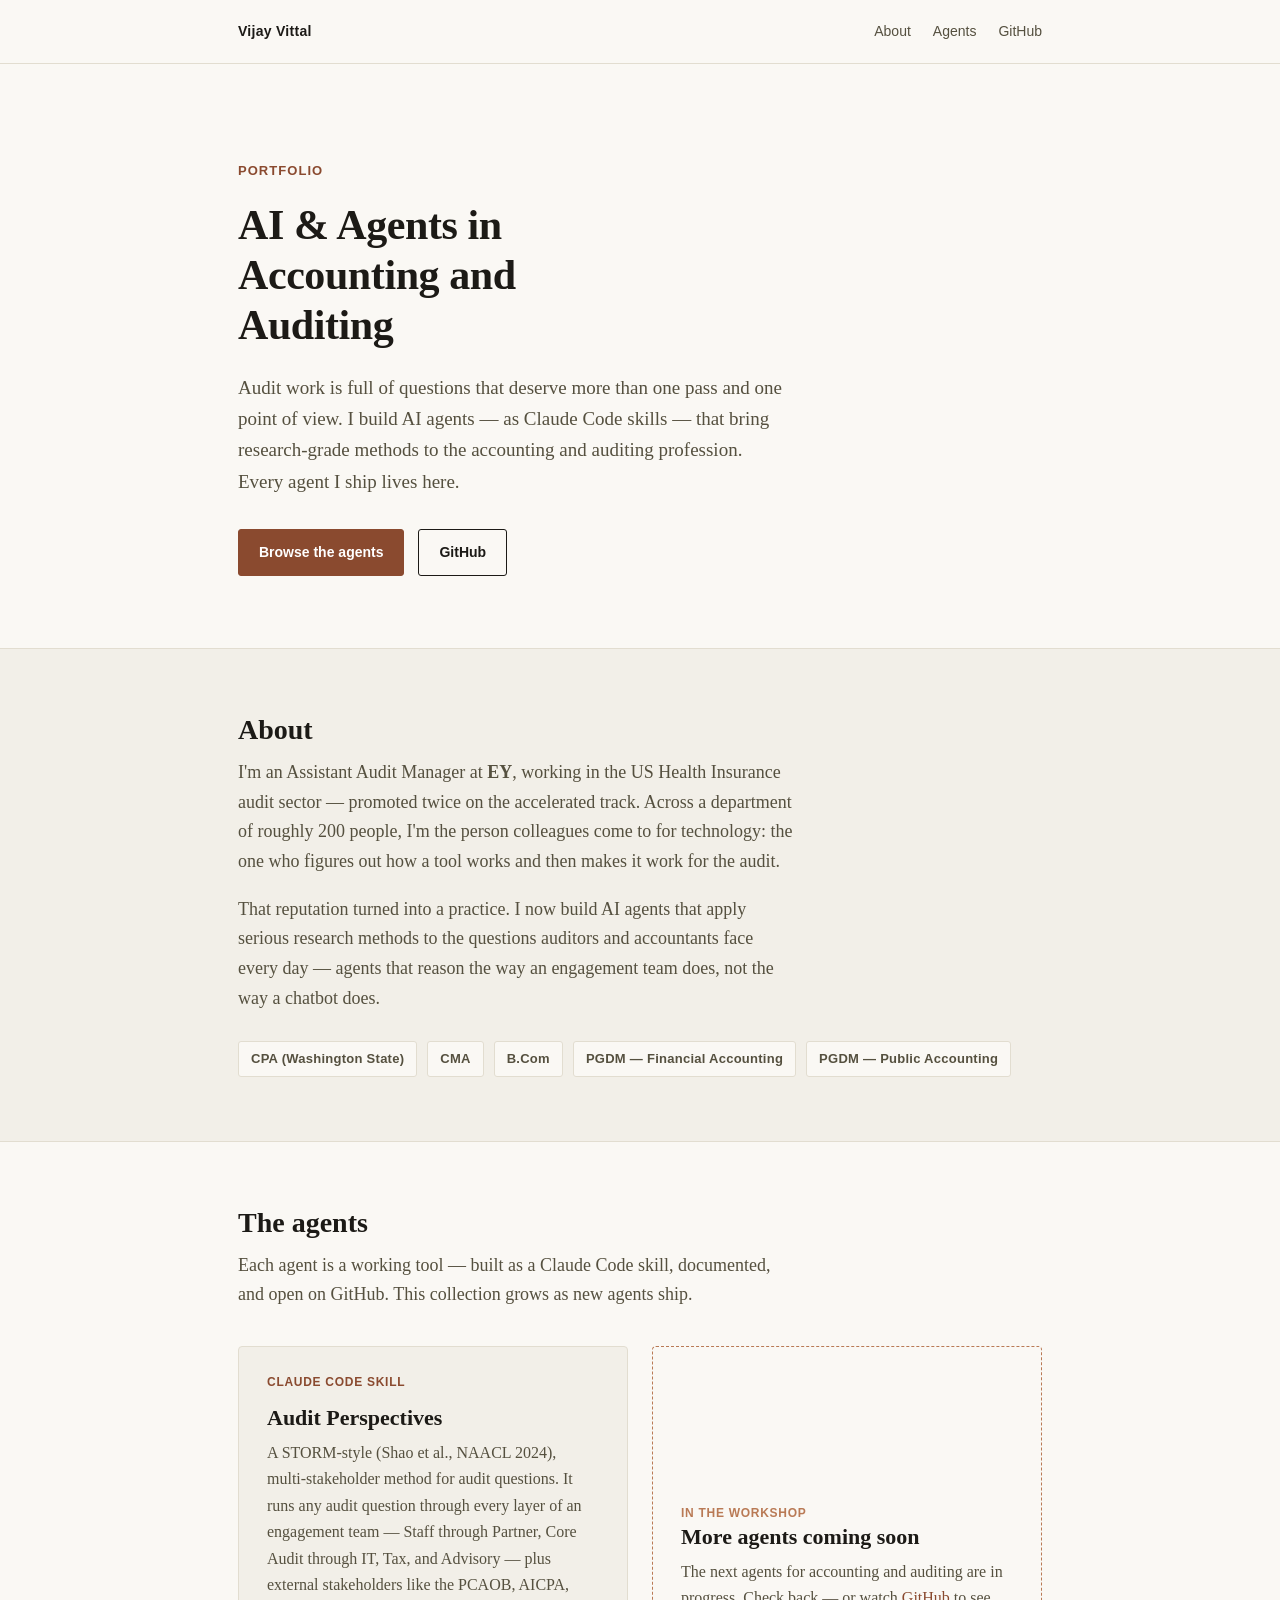
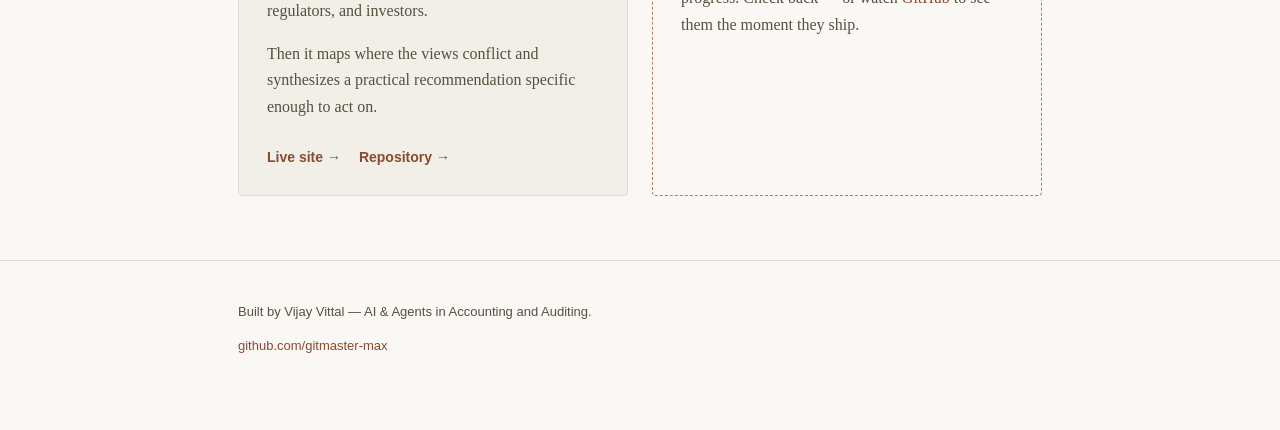
==== index.html @ 8b416291 "Portfolio site: AI & Agents in Accounting and Auditing Co-Authored-By: Claude Sonnet 5 <noreply@anth" ====
<!doctype html>
<html lang="en">
<head>
<meta charset="UTF-8">
<meta name="viewport" content="width=device-width, initial-scale=1.0">
<title>Vijay — AI &amp; Agents in Accounting and Auditing</title>
<meta name="description" content="Vijay Vittal builds AI agents for accounting and auditing. Assistant Audit Manager at EY, CPA (WA), CMA — this is the portfolio of agents he's building for the audit profession.">
<link rel="stylesheet" href="styles.css">
</head>
<body>

<header class="site-header">
  <div class="wrap">
    <span class="kicker">Vijay Vittal</span>
    <nav>
      <a href="#about">About</a>
      <a href="#agents">Agents</a>
      <a href="https://github.com/gitmaster-max" target="_blank" rel="noopener">GitHub</a>
    </nav>
  </div>
</header>

<main>

  <section class="hero">
    <div class="wrap">
      <p class="eyebrow">Portfolio</p>
      <h1>AI &amp; Agents in Accounting and Auditing</h1>
      <p class="lede">
        Audit work is full of questions that deserve more than one pass and one point of view.
        I build AI agents — as Claude Code skills — that bring research-grade methods to the
        accounting and auditing profession. Every agent I ship lives here.
      </p>
      <div class="hero-actions">
        <a class="btn btn-primary" href="#agents">Browse the agents</a>
        <a class="btn" href="https://github.com/gitmaster-max" target="_blank" rel="noopener">GitHub</a>
      </div>
    </div>
  </section>

  <section class="section alt" id="about">
    <div class="wrap">
      <h2>About</h2>
      <p>
        I'm an Assistant Audit Manager at <strong>EY</strong>, working in the US Health Insurance
        audit sector — promoted twice on the accelerated track. Across a department of roughly
        200 people, I'm the person colleagues come to for technology: the one who figures out
        how a tool works and then makes it work for the audit.
      </p>
      <p>
        That reputation turned into a practice. I now build AI agents that apply serious research
        methods to the questions auditors and accountants face every day — agents that reason
        the way an engagement team does, not the way a chatbot does.
      </p>
      <ul class="credentials">
        <li>CPA (Washington State)</li>
        <li>CMA</li>
        <li>B.Com</li>
        <li>PGDM — Financial Accounting</li>
        <li>PGDM — Public Accounting</li>
      </ul>
    </div>
  </section>

  <section class="section" id="agents">
    <div class="wrap">
      <h2>The agents</h2>
      <p>
        Each agent is a working tool — built as a Claude Code skill, documented, and open on
        GitHub. This collection grows as new agents ship.
      </p>

      <div class="agent-grid">

        <article class="agent-card">
          <p class="agent-type">Claude Code Skill</p>
          <h3>Audit Perspectives</h3>
          <p>
            A STORM-style (Shao et al., NAACL 2024), multi-stakeholder method for audit
            questions. It runs any audit question through every layer of an engagement team —
            Staff through Partner, Core Audit through IT, Tax, and Advisory — plus external
            stakeholders like the PCAOB, AICPA, regulators, and investors.
          </p>
          <p>
            Then it maps where the views conflict and synthesizes a practical recommendation
            specific enough to act on.
          </p>
          <div class="agent-links">
            <a href="https://gitmaster-max.github.io/audit-perspectives/" target="_blank" rel="noopener">Live site</a>
            <a href="https://github.com/gitmaster-max/audit-perspectives" target="_blank" rel="noopener">Repository</a>
          </div>
        </article>

        <article class="agent-card coming-soon">
          <p class="agent-type">In the workshop</p>
          <h3>More agents coming soon</h3>
          <p>
            The next agents for accounting and auditing are in progress. Check back — or watch
            <a href="https://github.com/gitmaster-max" target="_blank" rel="noopener">GitHub</a>
            to see them the moment they ship.
          </p>
        </article>

      </div>
    </div>
  </section>

</main>

<footer class="site-footer">
  <div class="wrap">
    <p>Built by Vijay Vittal — AI &amp; Agents in Accounting and Auditing.</p>
    <p><a href="https://github.com/gitmaster-max" target="_blank" rel="noopener">github.com/gitmaster-max</a></p>
  </div>
</footer>

</body>
</html>
---- styles.css ----
:root {
  --bg: #faf8f4;
  --bg-alt: #f2efe8;
  --ink: #1c1a16;
  --ink-soft: #55503f;
  --rule: #e2ddd0;
  --accent: #8a4a2f;
  --accent-soft: #b97a55;
  --serif: "Iowan Old Style", "Palatino Linotype", Palatino, Georgia, "Times New Roman", serif;
  --sans: -apple-system, BlinkMacSystemFont, "Segoe UI", Helvetica, Arial, sans-serif;
  --mono: "SFMono-Regular", Consolas, "Liberation Mono", Menlo, monospace;
  --max: 860px;
}

* { box-sizing: border-box; }

html { scroll-behavior: smooth; }

body {
  margin: 0;
  background: var(--bg);
  color: var(--ink);
  font-family: var(--serif);
  font-size: 18px;
  line-height: 1.65;
  -webkit-font-smoothing: antialiased;
}

.wrap {
  max-width: var(--max);
  margin: 0 auto;
  padding: 0 28px;
}

h1, h2, h3, h4 {
  font-family: var(--serif);
  font-weight: 600;
  line-height: 1.2;
  color: var(--ink);
  margin: 0 0 0.5em;
}

a { color: var(--accent); text-decoration: none; }
a:hover { text-decoration: underline; }

p { margin: 0 0 1em; color: var(--ink-soft); }

/* header */

.site-header {
  border-bottom: 1px solid var(--rule);
  padding: 20px 0;
  position: sticky;
  top: 0;
  background: rgba(250, 248, 244, 0.9);
  backdrop-filter: blur(6px);
  z-index: 10;
}

.site-header .wrap {
  display: flex;
  align-items: center;
  justify-content: space-between;
  flex-wrap: wrap;
  gap: 12px;
}

.kicker {
  font-family: var(--sans);
  font-size: 14px;
  font-weight: 600;
  letter-spacing: 0.02em;
  color: var(--ink);
}

.site-header nav {
  display: flex;
  gap: 22px;
  font-family: var(--sans);
  font-size: 14px;
}

.site-header nav a {
  color: var(--ink-soft);
}

.site-header nav a:hover { color: var(--accent); }

/* hero */

.hero {
  padding: 96px 0 72px;
}

.hero .eyebrow {
  font-family: var(--sans);
  font-size: 13px;
  font-weight: 700;
  text-transform: uppercase;
  letter-spacing: 0.08em;
  color: var(--accent);
  margin-bottom: 18px;
}

.hero h1 {
  font-size: 42px;
  letter-spacing: -0.01em;
  max-width: 18ch;
}

.lede {
  font-size: 19px;
  max-width: 58ch;
  margin-top: 20px;
}

.hero-actions {
  display: flex;
  gap: 14px;
  margin-top: 32px;
  font-family: var(--sans);
}

.btn {
  display: inline-block;
  padding: 11px 20px;
  border: 1px solid var(--ink);
  border-radius: 3px;
  font-size: 14px;
  font-weight: 600;
  color: var(--ink);
}

.btn:hover { text-decoration: none; background: var(--ink); color: var(--bg); }

.btn-primary {
  background: var(--accent);
  border-color: var(--accent);
  color: #fff;
}

.btn-primary:hover { background: var(--accent-soft); border-color: var(--accent-soft); }

/* sections */

.section { padding: 64px 0; }
.section.alt { background: var(--bg-alt); border-top: 1px solid var(--rule); border-bottom: 1px solid var(--rule); }

.section h2 {
  font-size: 28px;
  margin-bottom: 0.4em;
}

.section > .wrap > p {
  max-width: 62ch;
}

/* about */

.credentials {
  list-style: none;
  margin: 28px 0 0;
  padding: 0;
  display: flex;
  flex-wrap: wrap;
  gap: 10px;
  font-family: var(--sans);
}

.credentials li {
  font-size: 13px;
  font-weight: 600;
  color: var(--ink-soft);
  border: 1px solid var(--rule);
  border-radius: 3px;
  background: var(--bg);
  padding: 6px 12px;
  letter-spacing: 0.02em;
}

/* agent grid */

.agent-grid {
  display: grid;
  grid-template-columns: repeat(auto-fill, minmax(340px, 1fr));
  gap: 24px;
  margin-top: 36px;
}

.agent-card {
  display: flex;
  flex-direction: column;
  background: var(--bg-alt);
  border: 1px solid var(--rule);
  border-radius: 4px;
  padding: 26px 28px;
}

.agent-card .agent-type {
  font-family: var(--sans);
  font-size: 12px;
  font-weight: 700;
  text-transform: uppercase;
  letter-spacing: 0.06em;
  color: var(--accent);
  margin-bottom: 12px;
}

.agent-card h3 {
  font-size: 22px;
  margin-bottom: 0.4em;
}

.agent-card p {
  margin: 0 0 1em;
  font-size: 16px;
  color: var(--ink-soft);
}

.agent-card .agent-links {
  margin-top: auto;
  padding-top: 10px;
  display: flex;
  gap: 18px;
  font-family: var(--sans);
  font-size: 14px;
  font-weight: 600;
}

.agent-card .agent-links a::after {
  content: " \2192";
}

.agent-card.coming-soon {
  background: var(--bg);
  border-style: dashed;
  border-color: var(--accent-soft);
  align-items: flex-start;
  justify-content: center;
}

.agent-card.coming-soon .agent-type {
  color: var(--accent-soft);
}

.agent-card.coming-soon p {
  color: var(--ink-soft);
  margin-bottom: 0;
}

/* footer */

.site-footer {
  padding: 40px 0 60px;
  font-family: var(--sans);
  font-size: 13px;
  border-top: 1px solid var(--rule);
}

.site-footer p {
  color: var(--ink-soft);
  max-width: 60ch;
}

/* responsive */

@media (max-width: 640px) {
  body { font-size: 16.5px; }
  .hero { padding: 64px 0 48px; }
  .hero h1 { font-size: 32px; }
  .site-header nav { gap: 14px; font-size: 13px; }
  .agent-grid { grid-template-columns: 1fr; }
}
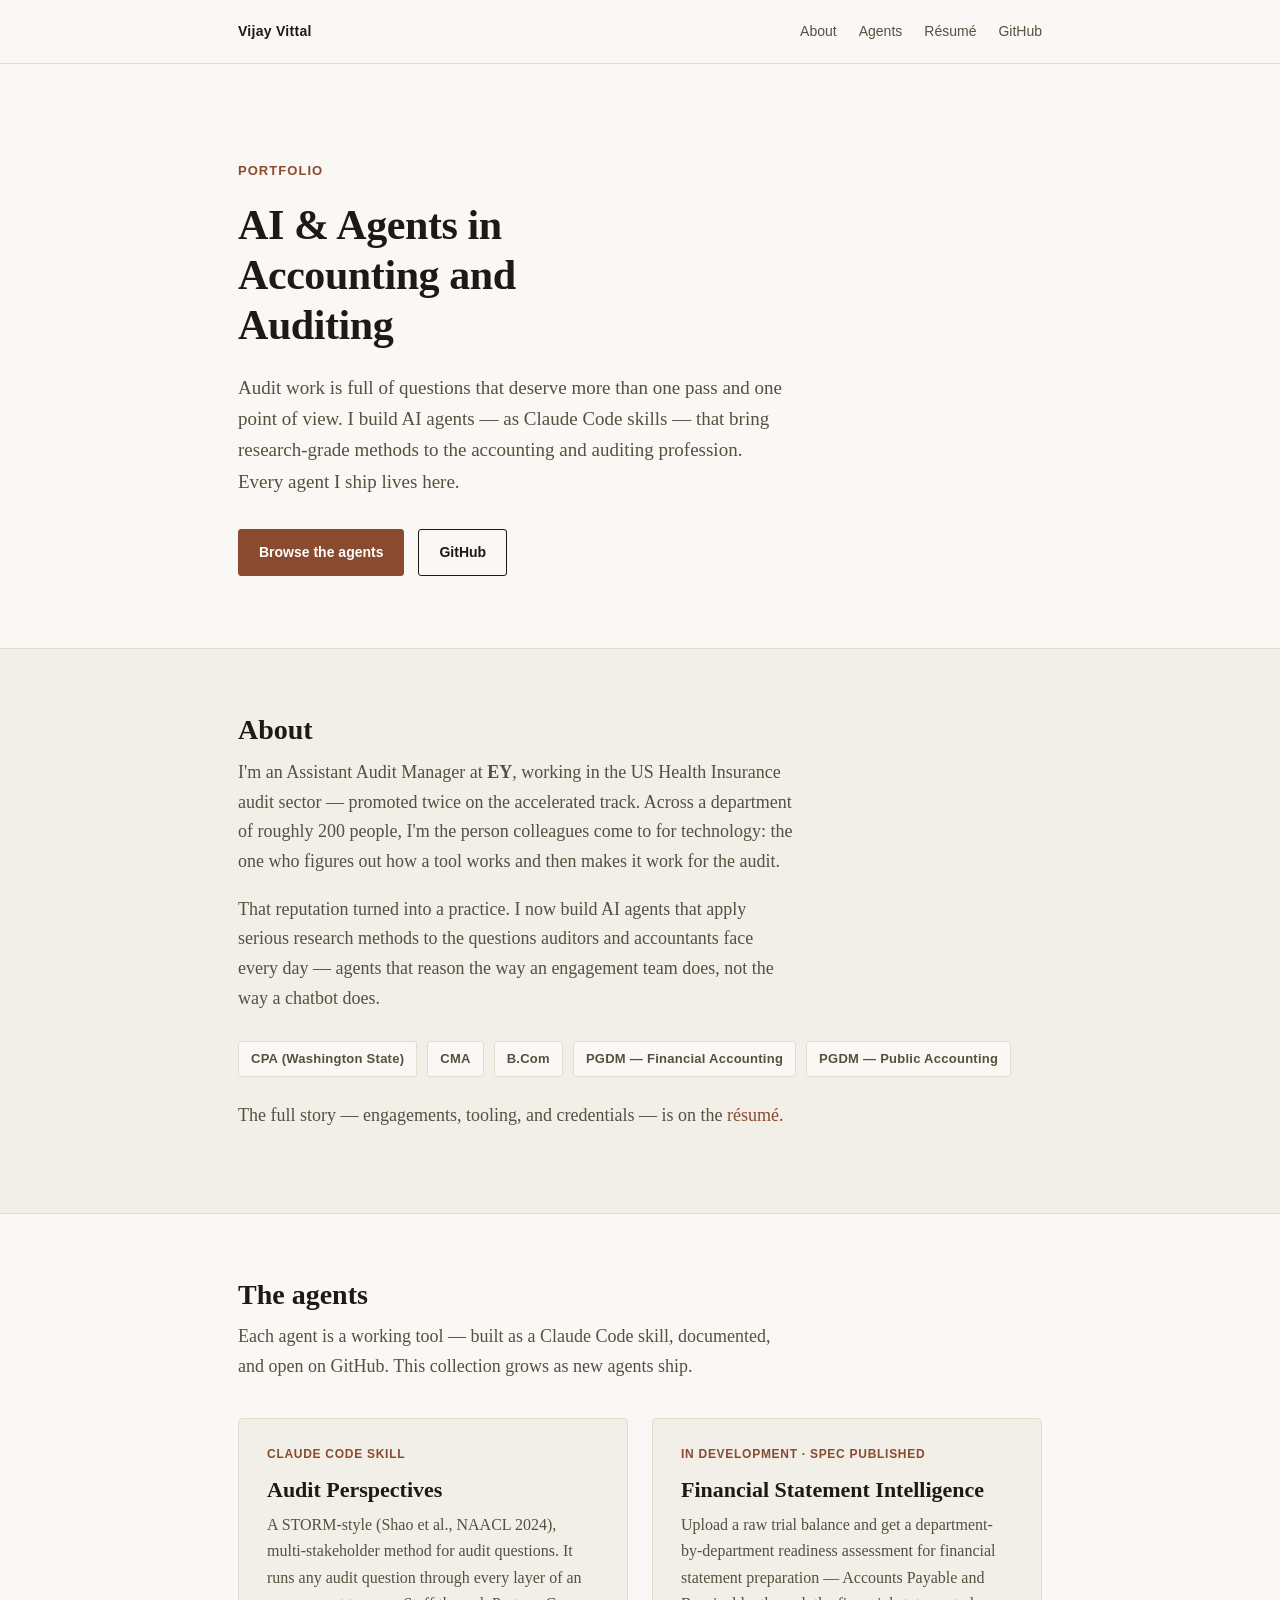
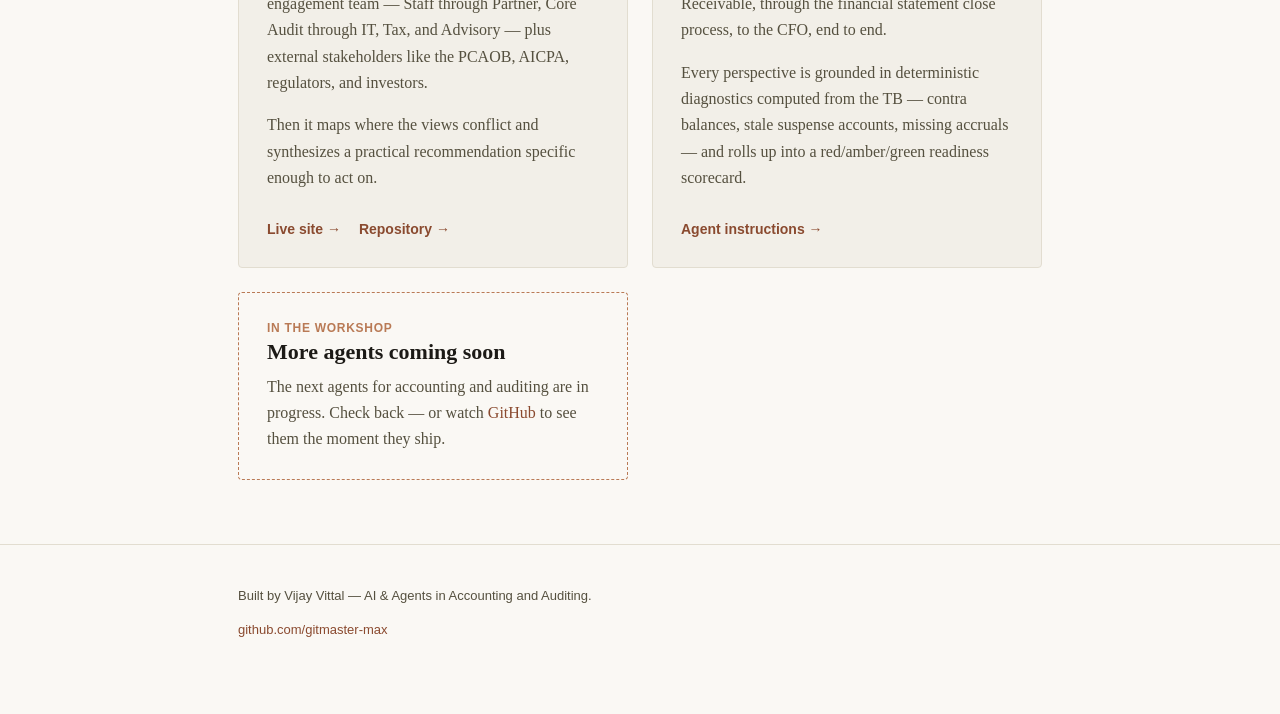
==== commit bb37ff68: "Add resume page and Financial Statement Intelligence agent spec - resume.html: full resume built fro" ====
--- a/index.html
+++ b/index.html
@@ -15,6 +15,7 @@
     <nav>
       <a href="#about">About</a>
       <a href="#agents">Agents</a>
+      <a href="resume.html">Résumé</a>
       <a href="https://github.com/gitmaster-max" target="_blank" rel="noopener">GitHub</a>
     </nav>
   </div>
@@ -59,6 +60,10 @@
         <li>PGDM — Financial Accounting</li>
         <li>PGDM — Public Accounting</li>
       </ul>
+      <p style="margin-top: 24px;">
+        The full story — engagements, tooling, and credentials — is on the
+        <a href="resume.html">résumé</a>.
+      </p>
     </div>
   </section>
 
@@ -91,6 +96,24 @@
           </div>
         </article>
 
+        <article class="agent-card">
+          <p class="agent-type">In development · Spec published</p>
+          <h3>Financial Statement Intelligence</h3>
+          <p>
+            Upload a raw trial balance and get a department-by-department readiness assessment
+            for financial statement preparation — Accounts Payable and Receivable, through the
+            financial statement close process, to the CFO, end to end.
+          </p>
+          <p>
+            Every perspective is grounded in deterministic diagnostics computed from the TB —
+            contra balances, stale suspense accounts, missing accruals — and rolls up into a
+            red/amber/green readiness scorecard.
+          </p>
+          <div class="agent-links">
+            <a href="agents/financial-statement-intelligence.html">Agent instructions</a>
+          </div>
+        </article>
+
         <article class="agent-card coming-soon">
           <p class="agent-type">In the workshop</p>
           <h3>More agents coming soon</h3>
--- a/styles.css
+++ b/styles.css
@@ -248,6 +248,183 @@
   margin-bottom: 0;
 }
 
+/* resume */
+
+.resume-hero { padding-bottom: 48px; }
+
+.contact-line { margin-top: 26px; }
+.contact-line li a { color: var(--accent); }
+
+.org-line {
+  font-family: var(--sans);
+  font-size: 14px;
+  letter-spacing: 0.02em;
+  margin-bottom: 8px;
+}
+
+.role { margin-top: 36px; }
+
+.role-head {
+  display: flex;
+  align-items: baseline;
+  justify-content: space-between;
+  flex-wrap: wrap;
+  gap: 4px 16px;
+  border-bottom: 1px solid var(--rule);
+  padding-bottom: 6px;
+  margin-bottom: 12px;
+}
+
+.role-head h3 { font-size: 20px; margin: 0; }
+
+.role-dates {
+  font-family: var(--sans);
+  font-size: 13px;
+  font-weight: 600;
+  color: var(--accent);
+  letter-spacing: 0.02em;
+}
+
+.role ul { margin: 0; padding-left: 22px; }
+.role li { margin-bottom: 8px; color: var(--ink-soft); font-size: 16.5px; }
+
+.edu-grid {
+  display: grid;
+  grid-template-columns: repeat(auto-fill, minmax(320px, 1fr));
+  gap: 20px;
+  margin-top: 32px;
+}
+
+.edu-item {
+  border: 1px solid var(--rule);
+  border-radius: 4px;
+  background: var(--bg-alt);
+  padding: 18px 22px;
+}
+
+.edu-item h3 { font-size: 17px; margin-bottom: 0.3em; }
+.edu-item p { margin: 0; font-family: var(--sans); font-size: 13px; }
+
+.skill-group {
+  font-family: var(--sans);
+  font-size: 13px;
+  font-weight: 700;
+  text-transform: uppercase;
+  letter-spacing: 0.06em;
+  color: var(--accent);
+  margin: 32px 0 4px;
+}
+
+/* agent spec pages */
+
+.stage-list { margin-top: 32px; }
+
+.stage { margin-bottom: 28px; }
+
+.stage h3 {
+  font-size: 20px;
+  display: flex;
+  align-items: center;
+  gap: 12px;
+}
+
+.stage-num {
+  display: inline-flex;
+  align-items: center;
+  justify-content: center;
+  width: 28px;
+  height: 28px;
+  flex: 0 0 28px;
+  border-radius: 50%;
+  background: var(--accent);
+  color: #fff;
+  font-family: var(--sans);
+  font-size: 14px;
+  font-weight: 700;
+}
+
+.stage p { max-width: 66ch; }
+
+.persona-grid {
+  display: grid;
+  grid-template-columns: repeat(auto-fill, minmax(300px, 1fr));
+  gap: 20px;
+  margin-top: 32px;
+}
+
+.persona {
+  border: 1px solid var(--rule);
+  border-radius: 4px;
+  background: var(--bg);
+  padding: 20px 24px;
+}
+
+.persona h3 { font-size: 18px; margin-bottom: 0.4em; }
+.persona p { margin: 0; font-size: 15px; }
+
+.table-scroll { overflow-x: auto; margin-top: 28px; }
+
+.scorecard {
+  width: 100%;
+  border-collapse: collapse;
+  font-family: var(--sans);
+  font-size: 14.5px;
+}
+
+.scorecard th, .scorecard td {
+  text-align: left;
+  padding: 10px 14px;
+  border-bottom: 1px solid var(--rule);
+  color: var(--ink-soft);
+  white-space: nowrap;
+}
+
+.scorecard td:last-child, .scorecard th:last-child { white-space: normal; min-width: 240px; }
+
+.scorecard th {
+  font-size: 12px;
+  font-weight: 700;
+  text-transform: uppercase;
+  letter-spacing: 0.06em;
+  color: var(--ink);
+}
+
+.rag {
+  display: inline-block;
+  padding: 3px 10px;
+  border-radius: 3px;
+  font-size: 12px;
+  font-weight: 700;
+  letter-spacing: 0.03em;
+}
+
+.rag-red { background: #f7ddd6; color: #8a2f1d; }
+.rag-amber { background: #f5ead0; color: #8a6a1d; }
+.rag-green { background: #dcead8; color: #3d6b34; }
+
+.table-note {
+  font-family: var(--sans);
+  font-size: 12.5px;
+  margin-top: 10px;
+}
+
+.spec-block {
+  margin-top: 28px;
+  border: 1px solid var(--rule);
+  border-radius: 4px;
+  background: var(--bg);
+  overflow-x: auto;
+}
+
+.spec-block pre {
+  margin: 0;
+  padding: 26px 30px;
+  font-family: var(--mono);
+  font-size: 13.5px;
+  line-height: 1.55;
+  color: var(--ink);
+}
+
 /* footer */
 
 .site-footer {
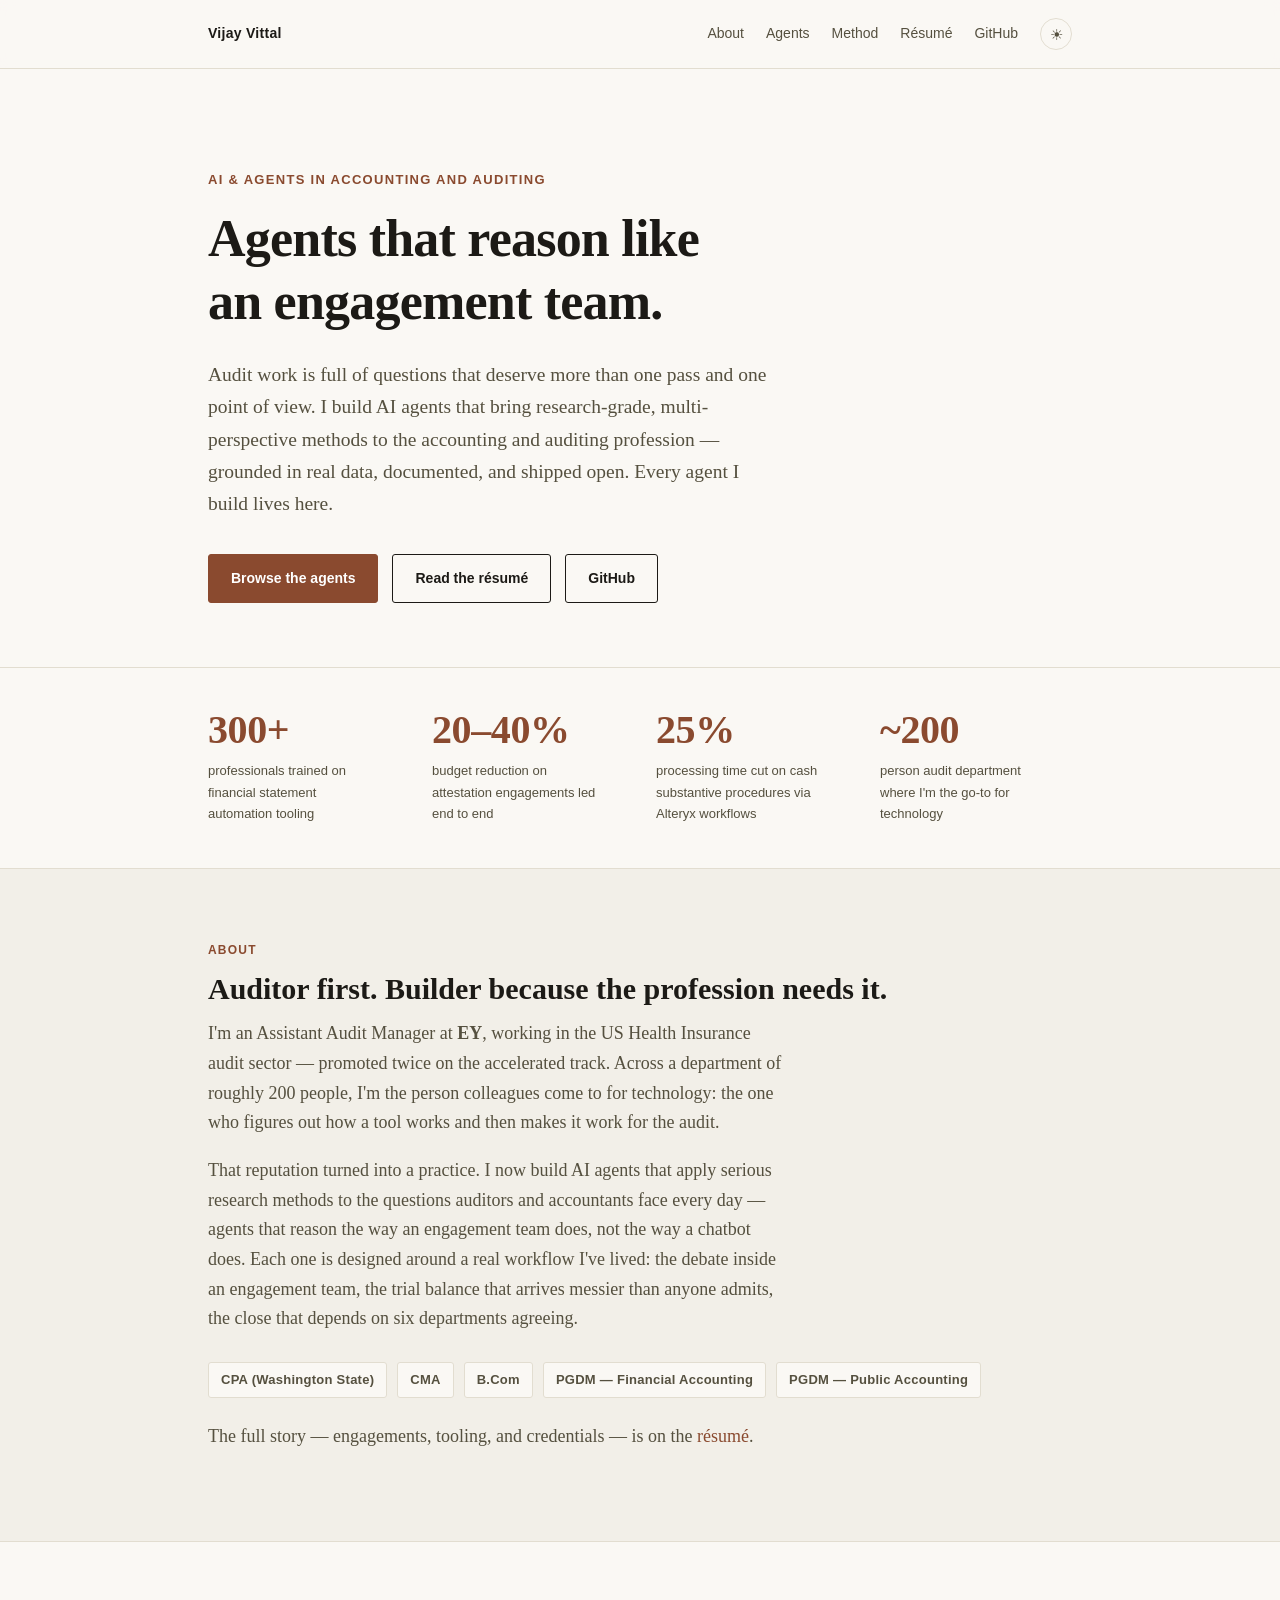
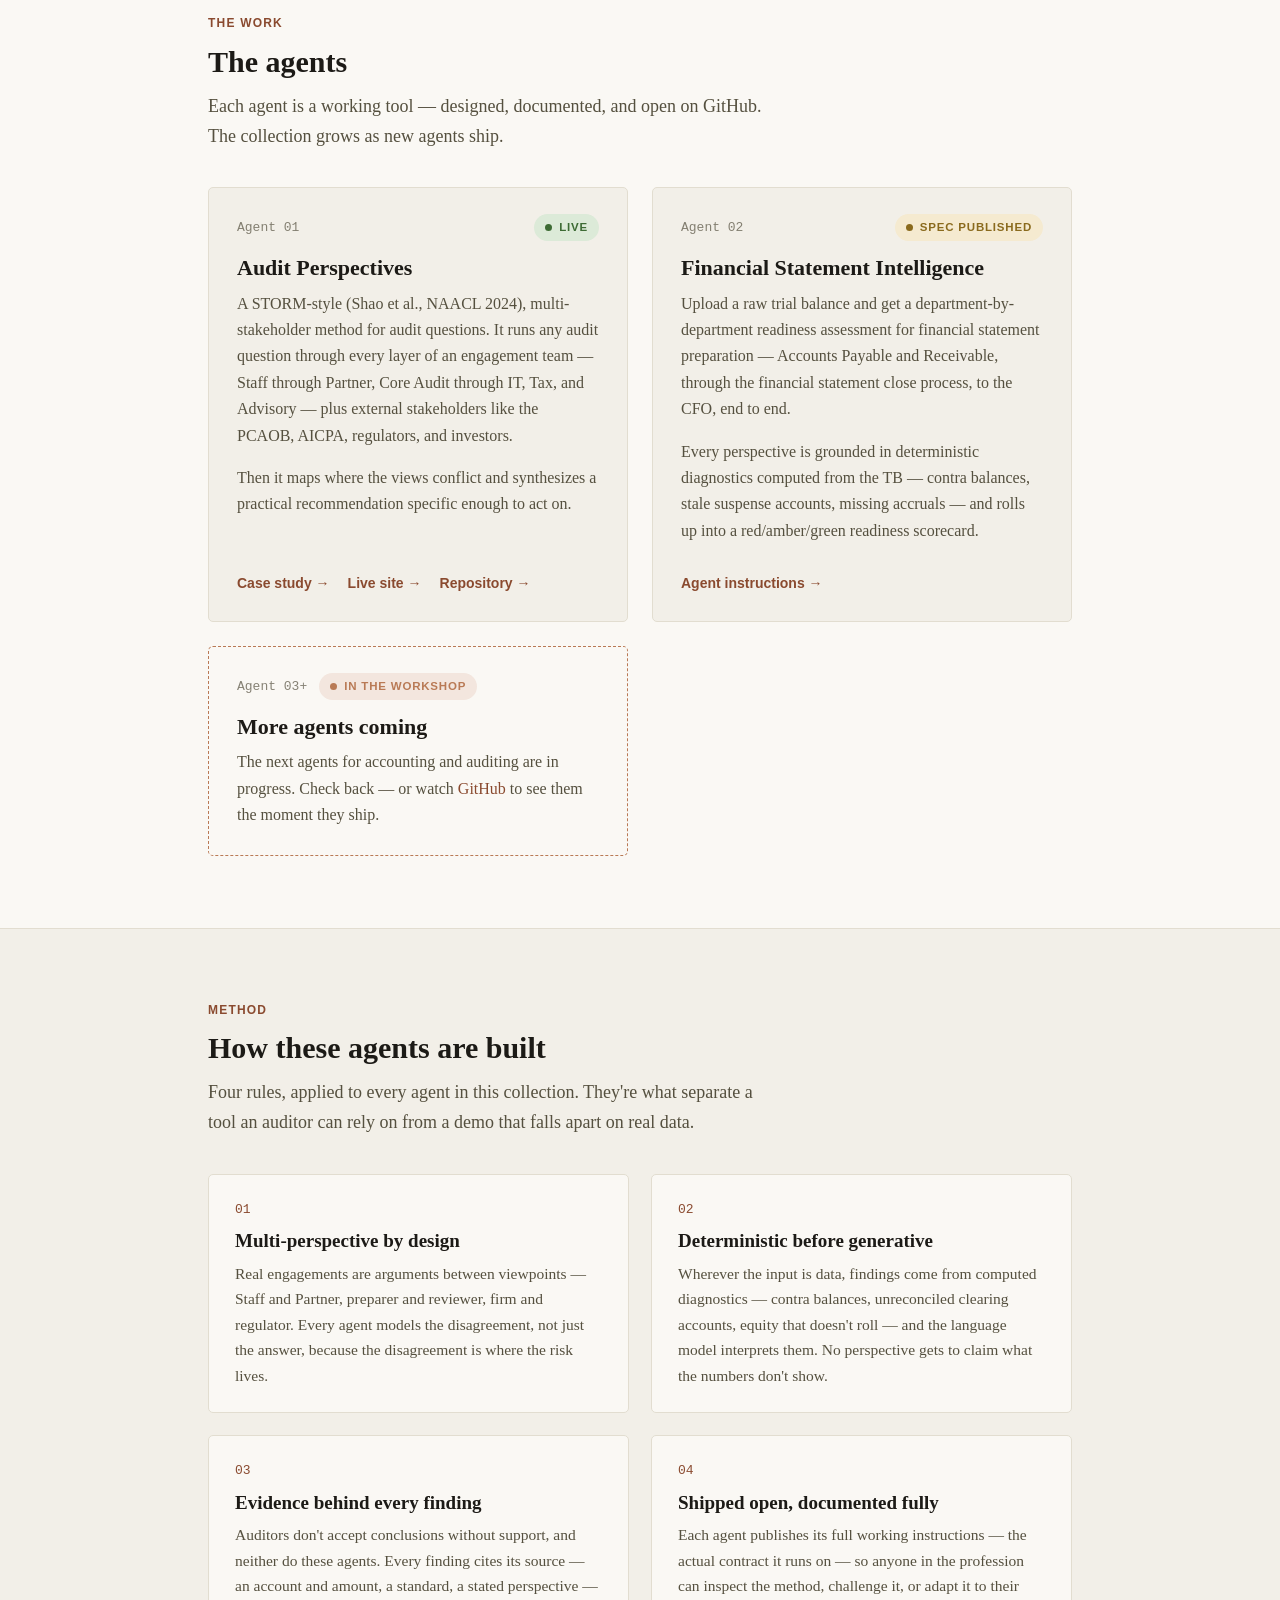
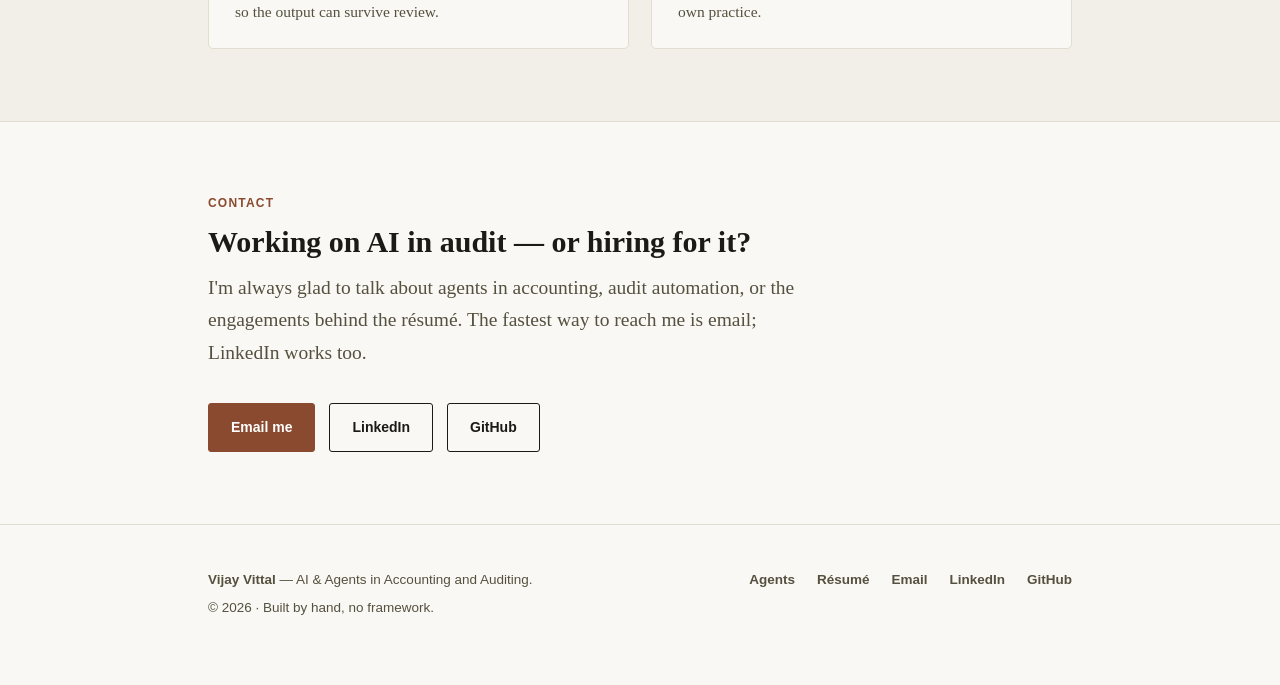
==== commit ca033afd: "Portfolio upgrade: dark mode, case study, proof metrics, print resume - index: proof-metric strip, m" ====
--- a/index.html
+++ b/index.html
@@ -3,45 +3,101 @@
 <head>
 <meta charset="UTF-8">
 <meta name="viewport" content="width=device-width, initial-scale=1.0">
-<title>Vijay — AI &amp; Agents in Accounting and Auditing</title>
+<title>Vijay Vittal — AI &amp; Agents in Accounting and Auditing</title>
 <meta name="description" content="Vijay Vittal builds AI agents for accounting and auditing. Assistant Audit Manager at EY, CPA (WA), CMA — this is the portfolio of agents he's building for the audit profession.">
+<link rel="canonical" href="https://gitmaster-max.github.io/ai-agents-in-accounting/">
+<meta property="og:type" content="website">
+<meta property="og:title" content="Vijay Vittal — AI &amp; Agents in Accounting and Auditing">
+<meta property="og:description" content="AI agents built for the audit profession — multi-perspective methods, deterministic diagnostics, shipped open. By an EY Assistant Audit Manager, CPA (WA), CMA.">
+<meta property="og:url" content="https://gitmaster-max.github.io/ai-agents-in-accounting/">
+<meta name="twitter:card" content="summary">
+<meta name="twitter:title" content="Vijay Vittal — AI &amp; Agents in Accounting and Auditing">
+<meta name="twitter:description" content="AI agents built for the audit profession — multi-perspective methods, deterministic diagnostics, shipped open.">
+<link rel="icon" href="data:image/svg+xml,%3Csvg xmlns='http://www.w3.org/2000/svg' viewBox='0 0 64 64'%3E%3Crect width='64' height='64' rx='12' fill='%238a4a2f'/%3E%3Ctext x='32' y='45' font-family='Georgia,serif' font-size='38' font-weight='700' fill='%23faf8f4' text-anchor='middle'%3EV%3C/text%3E%3C/svg%3E">
+<script>(function(){try{var t=localStorage.getItem('theme');if(t)document.documentElement.setAttribute('data-theme',t);}catch(e){}})();</script>
 <link rel="stylesheet" href="styles.css">
+<script type="application/ld+json">
+{
+  "@context": "https://schema.org",
+  "@type": "Person",
+  "name": "Vijay Vittal",
+  "jobTitle": "Assistant Audit Manager",
+  "worksFor": { "@type": "Organization", "name": "EY" },
+  "url": "https://gitmaster-max.github.io/ai-agents-in-accounting/",
+  "sameAs": [
+    "https://linkedin.com/in/vijayvittals",
+    "https://github.com/gitmaster-max"
+  ],
+  "knowsAbout": ["Financial Statement Audit", "AI Agents", "ICFR", "SOX Compliance", "Insurance Sector Audit", "Audit Automation"],
+  "hasCredential": ["CPA (Washington State)", "CMA"]
+}
+</script>
 </head>
 <body>
 
+<a class="skip-link" href="#main">Skip to content</a>
+
 <header class="site-header">
   <div class="wrap">
-    <span class="kicker">Vijay Vittal</span>
-    <nav>
+    <a class="kicker" href="index.html">Vijay Vittal</a>
+    <nav aria-label="Site">
       <a href="#about">About</a>
       <a href="#agents">Agents</a>
+      <a href="#method">Method</a>
       <a href="resume.html">Résumé</a>
       <a href="https://github.com/gitmaster-max" target="_blank" rel="noopener">GitHub</a>
+      <button class="theme-toggle" type="button" aria-label="Toggle dark mode" title="Toggle dark mode"><span class="sun" aria-hidden="true">&#9728;</span><span class="moon" aria-hidden="true">&#9790;</span></button>
     </nav>
   </div>
 </header>
 
-<main>
+<main id="main">
 
   <section class="hero">
     <div class="wrap">
-      <p class="eyebrow">Portfolio</p>
-      <h1>AI &amp; Agents in Accounting and Auditing</h1>
+      <p class="eyebrow">AI &amp; Agents in Accounting and Auditing</p>
+      <h1>Agents that reason like an engagement team.</h1>
       <p class="lede">
         Audit work is full of questions that deserve more than one pass and one point of view.
-        I build AI agents — as Claude Code skills — that bring research-grade methods to the
-        accounting and auditing profession. Every agent I ship lives here.
+        I build AI agents that bring research-grade, multi-perspective methods to the accounting
+        and auditing profession — grounded in real data, documented, and shipped open. Every
+        agent I build lives here.
       </p>
       <div class="hero-actions">
         <a class="btn btn-primary" href="#agents">Browse the agents</a>
+        <a class="btn" href="resume.html">Read the résumé</a>
         <a class="btn" href="https://github.com/gitmaster-max" target="_blank" rel="noopener">GitHub</a>
       </div>
     </div>
   </section>
 
+  <section class="proof-strip" aria-label="Highlights">
+    <div class="wrap">
+      <div class="proof-grid">
+        <div class="stat">
+          <div class="stat-num">300+</div>
+          <p class="stat-label">professionals trained on financial statement automation tooling</p>
+        </div>
+        <div class="stat">
+          <div class="stat-num">20&ndash;40%</div>
+          <p class="stat-label">budget reduction on attestation engagements led end to end</p>
+        </div>
+        <div class="stat">
+          <div class="stat-num">25%</div>
+          <p class="stat-label">processing time cut on cash substantive procedures via Alteryx workflows</p>
+        </div>
+        <div class="stat">
+          <div class="stat-num">~200</div>
+          <p class="stat-label">person audit department where I'm the go-to for technology</p>
+        </div>
+      </div>
+    </div>
+  </section>
+
   <section class="section alt" id="about">
     <div class="wrap">
-      <h2>About</h2>
+      <p class="section-eyebrow">About</p>
+      <h2>Auditor first. Builder because the profession needs it.</h2>
       <p>
         I'm an Assistant Audit Manager at <strong>EY</strong>, working in the US Health Insurance
         audit sector — promoted twice on the accelerated track. Across a department of roughly
@@ -51,7 +107,9 @@
       <p>
         That reputation turned into a practice. I now build AI agents that apply serious research
         methods to the questions auditors and accountants face every day — agents that reason
-        the way an engagement team does, not the way a chatbot does.
+        the way an engagement team does, not the way a chatbot does. Each one is designed around
+        a real workflow I've lived: the debate inside an engagement team, the trial balance that
+        arrives messier than anyone admits, the close that depends on six departments agreeing.
       </p>
       <ul class="credentials">
         <li>CPA (Washington State)</li>
@@ -69,16 +127,20 @@
 
   <section class="section" id="agents">
     <div class="wrap">
+      <p class="section-eyebrow">The work</p>
       <h2>The agents</h2>
       <p>
-        Each agent is a working tool — built as a Claude Code skill, documented, and open on
-        GitHub. This collection grows as new agents ship.
+        Each agent is a working tool — designed, documented, and open on GitHub. The collection
+        grows as new agents ship.
       </p>
 
       <div class="agent-grid">
 
         <article class="agent-card">
-          <p class="agent-type">Claude Code Skill</p>
+          <div class="agent-meta">
+            <span class="agent-num">Agent 01</span>
+            <span class="status status-live">Live</span>
+          </div>
           <h3>Audit Perspectives</h3>
           <p>
             A STORM-style (Shao et al., NAACL 2024), multi-stakeholder method for audit
@@ -91,13 +153,17 @@
             specific enough to act on.
           </p>
           <div class="agent-links">
+            <a href="agents/audit-perspectives.html">Case study</a>
             <a href="https://gitmaster-max.github.io/audit-perspectives/" target="_blank" rel="noopener">Live site</a>
             <a href="https://github.com/gitmaster-max/audit-perspectives" target="_blank" rel="noopener">Repository</a>
           </div>
         </article>
 
         <article class="agent-card">
-          <p class="agent-type">In development · Spec published</p>
+          <div class="agent-meta">
+            <span class="agent-num">Agent 02</span>
+            <span class="status status-dev">Spec published</span>
+          </div>
           <h3>Financial Statement Intelligence</h3>
           <p>
             Upload a raw trial balance and get a department-by-department readiness assessment
@@ -115,8 +181,11 @@
         </article>
 
         <article class="agent-card coming-soon">
-          <p class="agent-type">In the workshop</p>
-          <h3>More agents coming soon</h3>
+          <div class="agent-meta">
+            <span class="agent-num">Agent 03+</span>
+            <span class="status status-soon">In the workshop</span>
+          </div>
+          <h3>More agents coming</h3>
           <p>
             The next agents for accounting and auditing are in progress. Check back — or watch
             <a href="https://github.com/gitmaster-max" target="_blank" rel="noopener">GitHub</a>
@@ -128,14 +197,89 @@
     </div>
   </section>
 
+  <section class="section alt" id="method">
+    <div class="wrap">
+      <p class="section-eyebrow">Method</p>
+      <h2>How these agents are built</h2>
+      <p>
+        Four rules, applied to every agent in this collection. They're what separate a tool an
+        auditor can rely on from a demo that falls apart on real data.
+      </p>
+      <div class="principle-grid">
+        <div class="principle">
+          <span class="p-num">01</span>
+          <h3>Multi-perspective by design</h3>
+          <p>
+            Real engagements are arguments between viewpoints — Staff and Partner, preparer and
+            reviewer, firm and regulator. Every agent models the disagreement, not just the answer,
+            because the disagreement is where the risk lives.
+          </p>
+        </div>
+        <div class="principle">
+          <span class="p-num">02</span>
+          <h3>Deterministic before generative</h3>
+          <p>
+            Wherever the input is data, findings come from computed diagnostics — contra balances,
+            unreconciled clearing accounts, equity that doesn't roll — and the language model
+            interprets them. No perspective gets to claim what the numbers don't show.
+          </p>
+        </div>
+        <div class="principle">
+          <span class="p-num">03</span>
+          <h3>Evidence behind every finding</h3>
+          <p>
+            Auditors don't accept conclusions without support, and neither do these agents. Every
+            finding cites its source — an account and amount, a standard, a stated perspective —
+            so the output can survive review.
+          </p>
+        </div>
+        <div class="principle">
+          <span class="p-num">04</span>
+          <h3>Shipped open, documented fully</h3>
+          <p>
+            Each agent publishes its full working instructions — the actual contract it runs on —
+            so anyone in the profession can inspect the method, challenge it, or adapt it to their
+            own practice.
+          </p>
+        </div>
+      </div>
+    </div>
+  </section>
+
+  <section class="section contact-cta" id="contact">
+    <div class="wrap">
+      <p class="section-eyebrow">Contact</p>
+      <h2>Working on AI in audit — or hiring for it?</h2>
+      <p class="lede">
+        I'm always glad to talk about agents in accounting, audit automation, or the engagements
+        behind the résumé. The fastest way to reach me is email; LinkedIn works too.
+      </p>
+      <div class="hero-actions">
+        <a class="btn btn-primary" href="mailto:vijayvittal98@gmail.com">Email me</a>
+        <a class="btn" href="https://linkedin.com/in/vijayvittals" target="_blank" rel="noopener">LinkedIn</a>
+        <a class="btn" href="https://github.com/gitmaster-max" target="_blank" rel="noopener">GitHub</a>
+      </div>
+    </div>
+  </section>
+
 </main>
 
 <footer class="site-footer">
   <div class="wrap">
-    <p>Built by Vijay Vittal — AI &amp; Agents in Accounting and Auditing.</p>
-    <p><a href="https://github.com/gitmaster-max" target="_blank" rel="noopener">github.com/gitmaster-max</a></p>
+    <div>
+      <p><strong>Vijay Vittal</strong> — AI &amp; Agents in Accounting and Auditing.</p>
+      <p>&copy; <span data-year>2026</span> · Built by hand, no framework.</p>
+    </div>
+    <ul class="footer-links">
+      <li><a href="index.html#agents">Agents</a></li>
+      <li><a href="resume.html">Résumé</a></li>
+      <li><a href="mailto:vijayvittal98@gmail.com">Email</a></li>
+      <li><a href="https://linkedin.com/in/vijayvittals" target="_blank" rel="noopener">LinkedIn</a></li>
+      <li><a href="https://github.com/gitmaster-max" target="_blank" rel="noopener">GitHub</a></li>
+    </ul>
   </div>
 </footer>
 
+<script src="site.js"></script>
 </body>
 </html>
--- a/styles.css
+++ b/styles.css
@@ -1,15 +1,64 @@
 :root {
   --bg: #faf8f4;
   --bg-alt: #f2efe8;
+  --bg-header: rgba(250, 248, 244, 0.88);
   --ink: #1c1a16;
   --ink-soft: #55503f;
   --rule: #e2ddd0;
   --accent: #8a4a2f;
   --accent-soft: #b97a55;
+  --accent-wash: #f3e6de;
+  --live: #3d6b34;
+  --live-wash: #dcead8;
+  --amber: #8a6a1d;
+  --amber-wash: #f5ead0;
+  --red: #8a2f1d;
+  --red-wash: #f7ddd6;
+  --btn-hover-ink: var(--bg);
   --serif: "Iowan Old Style", "Palatino Linotype", Palatino, Georgia, "Times New Roman", serif;
   --sans: -apple-system, BlinkMacSystemFont, "Segoe UI", Helvetica, Arial, sans-serif;
   --mono: "SFMono-Regular", Consolas, "Liberation Mono", Menlo, monospace;
-  --max: 860px;
+  --max: 920px;
+}
+
+:root[data-theme="dark"] {
+  --bg: #171310;
+  --bg-alt: #1f1a15;
+  --bg-header: rgba(23, 19, 16, 0.86);
+  --ink: #ece5d8;
+  --ink-soft: #b3a890;
+  --rule: #352c22;
+  --accent: #d0885c;
+  --accent-soft: #a96b45;
+  --accent-wash: #2c2018;
+  --live: #9dc48f;
+  --live-wash: #24301f;
+  --amber: #d9b45e;
+  --amber-wash: #322a17;
+  --red: #e08a76;
+  --red-wash: #3a2019;
+  --btn-hover-ink: #171310;
+}
+
+@media (prefers-color-scheme: dark) {
+  :root:not([data-theme="light"]) {
+    --bg: #171310;
+    --bg-alt: #1f1a15;
+    --bg-header: rgba(23, 19, 16, 0.86);
+    --ink: #ece5d8;
+    --ink-soft: #b3a890;
+    --rule: #352c22;
+    --accent: #d0885c;
+    --accent-soft: #a96b45;
+    --accent-wash: #2c2018;
+    --live: #9dc48f;
+    --live-wash: #24301f;
+    --amber: #d9b45e;
+    --amber-wash: #322a17;
+    --red: #e08a76;
+    --red-wash: #3a2019;
+    --btn-hover-ink: #171310;
+  }
 }
 
 * { box-sizing: border-box; }
@@ -24,6 +73,7 @@
   font-size: 18px;
   line-height: 1.65;
   -webkit-font-smoothing: antialiased;
+  transition: background-color 0.25s ease, color 0.25s ease;
 }
 
 .wrap {
@@ -43,17 +93,41 @@
 a { color: var(--accent); text-decoration: none; }
 a:hover { text-decoration: underline; }
 
+:focus-visible {
+  outline: 2px solid var(--accent);
+  outline-offset: 3px;
+  border-radius: 2px;
+}
+
 p { margin: 0 0 1em; color: var(--ink-soft); }
+
+.skip-link {
+  position: absolute;
+  left: -9999px;
+  top: 0;
+  background: var(--accent);
+  color: #fff;
+  padding: 10px 18px;
+  font-family: var(--sans);
+  font-size: 14px;
+  z-index: 100;
+}
+
+.skip-link:focus {
+  left: 12px;
+  top: 12px;
+}
 
 /* header */
 
 .site-header {
   border-bottom: 1px solid var(--rule);
-  padding: 20px 0;
+  padding: 18px 0;
   position: sticky;
   top: 0;
-  background: rgba(250, 248, 244, 0.9);
-  backdrop-filter: blur(6px);
+  background: var(--bg-header);
+  backdrop-filter: blur(8px);
+  -webkit-backdrop-filter: blur(8px);
   z-index: 10;
 }
 
@@ -68,28 +142,58 @@
 .kicker {
   font-family: var(--sans);
   font-size: 14px;
-  font-weight: 600;
+  font-weight: 700;
   letter-spacing: 0.02em;
   color: var(--ink);
 }
 
+.kicker:hover { text-decoration: none; color: var(--accent); }
+
 .site-header nav {
   display: flex;
+  align-items: center;
   gap: 22px;
   font-family: var(--sans);
   font-size: 14px;
 }
 
-.site-header nav a {
+.site-header nav a { color: var(--ink-soft); }
+.site-header nav a:hover { color: var(--accent); text-decoration: none; }
+.site-header nav a[aria-current="page"] { color: var(--accent); font-weight: 600; }
+
+.theme-toggle {
+  appearance: none;
+  border: 1px solid var(--rule);
+  background: transparent;
   color: var(--ink-soft);
-}
-
-.site-header nav a:hover { color: var(--accent); }
+  border-radius: 50%;
+  width: 32px;
+  height: 32px;
+  font-size: 15px;
+  line-height: 1;
+  cursor: pointer;
+  display: inline-flex;
+  align-items: center;
+  justify-content: center;
+  padding: 0;
+}
+
+.theme-toggle:hover { border-color: var(--accent); color: var(--accent); }
+
+.theme-toggle .moon { display: none; }
+:root[data-theme="dark"] .theme-toggle .sun { display: none; }
+:root[data-theme="dark"] .theme-toggle .moon { display: inline; }
+@media (prefers-color-scheme: dark) {
+  :root:not([data-theme="light"]) .theme-toggle .sun { display: none; }
+  :root:not([data-theme="light"]) .theme-toggle .moon { display: inline; }
+}
 
 /* hero */
 
 .hero {
-  padding: 96px 0 72px;
+  padding: 100px 0 64px;
+  position: relative;
+  overflow: hidden;
 }
 
 .hero .eyebrow {
@@ -97,41 +201,46 @@
   font-size: 13px;
   font-weight: 700;
   text-transform: uppercase;
-  letter-spacing: 0.08em;
+  letter-spacing: 0.1em;
   color: var(--accent);
   margin-bottom: 18px;
 }
 
 .hero h1 {
-  font-size: 42px;
-  letter-spacing: -0.01em;
-  max-width: 18ch;
+  font-size: clamp(34px, 6vw, 52px);
+  letter-spacing: -0.015em;
+  max-width: 20ch;
 }
 
 .lede {
-  font-size: 19px;
+  font-size: 19.5px;
   max-width: 58ch;
   margin-top: 20px;
 }
 
 .hero-actions {
   display: flex;
+  flex-wrap: wrap;
   gap: 14px;
-  margin-top: 32px;
+  margin-top: 34px;
   font-family: var(--sans);
 }
 
 .btn {
   display: inline-block;
-  padding: 11px 20px;
+  padding: 12px 22px;
   border: 1px solid var(--ink);
   border-radius: 3px;
+  font-family: var(--sans);
   font-size: 14px;
   font-weight: 600;
   color: var(--ink);
-}
-
-.btn:hover { text-decoration: none; background: var(--ink); color: var(--bg); }
+  cursor: pointer;
+  background: transparent;
+  transition: background-color 0.15s ease, color 0.15s ease, border-color 0.15s ease;
+}
+
+.btn:hover { text-decoration: none; background: var(--ink); color: var(--btn-hover-ink); }
 
 .btn-primary {
   background: var(--accent);
@@ -139,21 +248,60 @@
   color: #fff;
 }
 
-.btn-primary:hover { background: var(--accent-soft); border-color: var(--accent-soft); }
+.btn-primary:hover { background: var(--accent-soft); border-color: var(--accent-soft); color: #fff; }
+
+/* proof strip */
+
+.proof-strip {
+  border-top: 1px solid var(--rule);
+  padding: 40px 0 44px;
+}
+
+.proof-grid {
+  display: grid;
+  grid-template-columns: repeat(auto-fit, minmax(180px, 1fr));
+  gap: 28px 32px;
+}
+
+.stat .stat-num {
+  font-family: var(--serif);
+  font-size: 40px;
+  font-weight: 600;
+  letter-spacing: -0.01em;
+  color: var(--accent);
+  line-height: 1.1;
+}
+
+.stat .stat-label {
+  font-family: var(--sans);
+  font-size: 13px;
+  color: var(--ink-soft);
+  margin: 8px 0 0;
+  max-width: 24ch;
+}
 
 /* sections */
 
-.section { padding: 64px 0; }
+.section { padding: 72px 0; }
 .section.alt { background: var(--bg-alt); border-top: 1px solid var(--rule); border-bottom: 1px solid var(--rule); }
+.section.alt + .section.alt { border-top: none; }
+
+.section-eyebrow {
+  font-family: var(--sans);
+  font-size: 12px;
+  font-weight: 700;
+  text-transform: uppercase;
+  letter-spacing: 0.1em;
+  color: var(--accent);
+  margin-bottom: 10px;
+}
 
 .section h2 {
-  font-size: 28px;
+  font-size: 30px;
   margin-bottom: 0.4em;
 }
 
-.section > .wrap > p {
-  max-width: 62ch;
-}
+.section > .wrap > p { max-width: 64ch; }
 
 /* about */
 
@@ -178,6 +326,19 @@
   letter-spacing: 0.02em;
 }
 
+.section.alt .credentials li { background: var(--bg); }
+
+.two-col {
+  display: grid;
+  grid-template-columns: 1fr 1fr;
+  gap: 40px;
+  align-items: start;
+}
+
+@media (max-width: 720px) {
+  .two-col { grid-template-columns: 1fr; }
+}
+
 /* agent grid */
 
 .agent-grid {
@@ -192,9 +353,59 @@
   flex-direction: column;
   background: var(--bg-alt);
   border: 1px solid var(--rule);
-  border-radius: 4px;
+  border-radius: 5px;
   padding: 26px 28px;
-}
+  position: relative;
+  transition: transform 0.18s ease, box-shadow 0.18s ease, border-color 0.18s ease;
+}
+
+.agent-card:hover {
+  transform: translateY(-3px);
+  border-color: var(--accent-soft);
+  box-shadow: 0 10px 30px rgba(28, 26, 22, 0.08);
+}
+
+.section.alt .agent-card { background: var(--bg); }
+
+.agent-meta {
+  display: flex;
+  align-items: center;
+  justify-content: space-between;
+  gap: 12px;
+  margin-bottom: 14px;
+}
+
+.agent-num {
+  font-family: var(--mono);
+  font-size: 13px;
+  color: var(--ink-soft);
+  opacity: 0.7;
+}
+
+.status {
+  display: inline-flex;
+  align-items: center;
+  gap: 7px;
+  font-family: var(--sans);
+  font-size: 11.5px;
+  font-weight: 700;
+  text-transform: uppercase;
+  letter-spacing: 0.07em;
+  padding: 4px 11px;
+  border-radius: 99px;
+}
+
+.status::before {
+  content: "";
+  width: 7px;
+  height: 7px;
+  border-radius: 50%;
+  background: currentColor;
+}
+
+.status-live { background: var(--live-wash); color: var(--live); }
+.status-dev { background: var(--amber-wash); color: var(--amber); }
+.status-soon { background: var(--accent-wash); color: var(--accent-soft); }
 
 .agent-card .agent-type {
   font-family: var(--sans);
@@ -206,10 +417,7 @@
   margin-bottom: 12px;
 }
 
-.agent-card h3 {
-  font-size: 22px;
-  margin-bottom: 0.4em;
-}
+.agent-card h3 { font-size: 22px; margin-bottom: 0.4em; }
 
 .agent-card p {
   margin: 0 0 1em;
@@ -219,17 +427,16 @@
 
 .agent-card .agent-links {
   margin-top: auto;
-  padding-top: 10px;
-  display: flex;
-  gap: 18px;
+  padding-top: 12px;
+  display: flex;
+  flex-wrap: wrap;
+  gap: 8px 18px;
   font-family: var(--sans);
   font-size: 14px;
   font-weight: 600;
 }
 
-.agent-card .agent-links a::after {
-  content: " \2192";
-}
+.agent-card .agent-links a::after { content: " \2192"; }
 
 .agent-card.coming-soon {
   background: var(--bg);
@@ -237,85 +444,14 @@
   border-color: var(--accent-soft);
   align-items: flex-start;
   justify-content: center;
-}
-
-.agent-card.coming-soon .agent-type {
-  color: var(--accent-soft);
-}
-
-.agent-card.coming-soon p {
-  color: var(--ink-soft);
-  margin-bottom: 0;
-}
-
-/* resume */
-
-.resume-hero { padding-bottom: 48px; }
-
-.contact-line { margin-top: 26px; }
-.contact-line li a { color: var(--accent); }
-
-.org-line {
-  font-family: var(--sans);
-  font-size: 14px;
-  letter-spacing: 0.02em;
-  margin-bottom: 8px;
-}
-
-.role { margin-top: 36px; }
-
-.role-head {
-  display: flex;
-  align-items: baseline;
-  justify-content: space-between;
-  flex-wrap: wrap;
-  gap: 4px 16px;
-  border-bottom: 1px solid var(--rule);
-  padding-bottom: 6px;
-  margin-bottom: 12px;
-}
-
-.role-head h3 { font-size: 20px; margin: 0; }
-
-.role-dates {
-  font-family: var(--sans);
-  font-size: 13px;
-  font-weight: 600;
-  color: var(--accent);
-  letter-spacing: 0.02em;
-}
-
-.role ul { margin: 0; padding-left: 22px; }
-.role li { margin-bottom: 8px; color: var(--ink-soft); font-size: 16.5px; }
-
-.edu-grid {
-  display: grid;
-  grid-template-columns: repeat(auto-fill, minmax(320px, 1fr));
-  gap: 20px;
-  margin-top: 32px;
-}
-
-.edu-item {
-  border: 1px solid var(--rule);
-  border-radius: 4px;
-  background: var(--bg-alt);
-  padding: 18px 22px;
-}
-
-.edu-item h3 { font-size: 17px; margin-bottom: 0.3em; }
-.edu-item p { margin: 0; font-family: var(--sans); font-size: 13px; }
-
-.skill-group {
-  font-family: var(--sans);
-  font-size: 13px;
-  font-weight: 700;
-  text-transform: uppercase;
-  letter-spacing: 0.06em;
-  color: var(--accent);
-  margin: 32px 0 4px;
-}
-
-/* agent spec pages */
+  box-shadow: none;
+}
+
+.agent-card.coming-soon:hover { transform: none; }
+.agent-card.coming-soon .agent-type { color: var(--accent-soft); }
+.agent-card.coming-soon p { color: var(--ink-soft); margin-bottom: 0; }
+
+/* method / stages */
 
 .stage-list { margin-top: 32px; }
 
@@ -345,6 +481,35 @@
 
 .stage p { max-width: 66ch; }
 
+.principle-grid {
+  display: grid;
+  grid-template-columns: repeat(auto-fill, minmax(340px, 1fr));
+  gap: 22px;
+  margin-top: 36px;
+}
+
+.principle {
+  border: 1px solid var(--rule);
+  border-radius: 5px;
+  background: var(--bg);
+  padding: 24px 26px;
+}
+
+.section.alt .principle { background: var(--bg); }
+
+.principle .p-num {
+  font-family: var(--mono);
+  font-size: 13px;
+  color: var(--accent);
+  display: block;
+  margin-bottom: 10px;
+}
+
+.principle h3 { font-size: 19px; margin-bottom: 0.4em; }
+.principle p { margin: 0; font-size: 15.5px; }
+
+/* persona grid (agent pages) */
+
 .persona-grid {
   display: grid;
   grid-template-columns: repeat(auto-fill, minmax(300px, 1fr));
@@ -361,6 +526,19 @@
 
 .persona h3 { font-size: 18px; margin-bottom: 0.4em; }
 .persona p { margin: 0; font-size: 15px; }
+
+.persona-label {
+  font-family: var(--sans);
+  font-size: 11px;
+  font-weight: 700;
+  text-transform: uppercase;
+  letter-spacing: 0.08em;
+  color: var(--accent-soft);
+  display: block;
+  margin-bottom: 6px;
+}
+
+/* tables */
 
 .table-scroll { overflow-x: auto; margin-top: 28px; }
 
@@ -398,9 +576,9 @@
   letter-spacing: 0.03em;
 }
 
-.rag-red { background: #f7ddd6; color: #8a2f1d; }
-.rag-amber { background: #f5ead0; color: #8a6a1d; }
-.rag-green { background: #dcead8; color: #3d6b34; }
+.rag-red { background: var(--red-wash); color: var(--red); }
+.rag-amber { background: var(--amber-wash); color: var(--amber); }
+.rag-green { background: var(--live-wash); color: var(--live); }
 
 .table-note {
   font-family: var(--sans);
@@ -425,18 +603,145 @@
   color: var(--ink);
 }
 
+/* contact */
+
+.contact-cta {
+  text-align: left;
+}
+
+.contact-cta .lede { margin-top: 12px; }
+
+/* resume */
+
+.resume-hero { padding-bottom: 48px; }
+
+.contact-line { margin-top: 26px; }
+.contact-line li a { color: var(--accent); }
+
+.org-line {
+  font-family: var(--sans);
+  font-size: 14px;
+  letter-spacing: 0.02em;
+  margin-bottom: 8px;
+}
+
+.role { margin-top: 36px; }
+
+.role-head {
+  display: flex;
+  align-items: baseline;
+  justify-content: space-between;
+  flex-wrap: wrap;
+  gap: 4px 16px;
+  border-bottom: 1px solid var(--rule);
+  padding-bottom: 6px;
+  margin-bottom: 12px;
+}
+
+.role-head h3 { font-size: 20px; margin: 0; }
+
+.role-dates {
+  font-family: var(--sans);
+  font-size: 13px;
+  font-weight: 600;
+  color: var(--accent);
+  letter-spacing: 0.02em;
+}
+
+.role ul { margin: 0; padding-left: 22px; }
+.role li { margin-bottom: 8px; color: var(--ink-soft); font-size: 16.5px; }
+
+.edu-grid {
+  display: grid;
+  grid-template-columns: repeat(auto-fill, minmax(320px, 1fr));
+  gap: 20px;
+  margin-top: 32px;
+}
+
+.edu-item {
+  border: 1px solid var(--rule);
+  border-radius: 4px;
+  background: var(--bg-alt);
+  padding: 18px 22px;
+}
+
+.section.alt .edu-item { background: var(--bg); }
+
+.edu-item h3 { font-size: 17px; margin-bottom: 0.3em; }
+.edu-item p { margin: 0; font-family: var(--sans); font-size: 13px; }
+
+.skill-group {
+  font-family: var(--sans);
+  font-size: 13px;
+  font-weight: 700;
+  text-transform: uppercase;
+  letter-spacing: 0.06em;
+  color: var(--accent);
+  margin: 32px 0 4px;
+}
+
 /* footer */
 
 .site-footer {
-  padding: 40px 0 60px;
-  font-family: var(--sans);
-  font-size: 13px;
+  padding: 44px 0 60px;
+  font-family: var(--sans);
+  font-size: 13.5px;
   border-top: 1px solid var(--rule);
 }
 
-.site-footer p {
-  color: var(--ink-soft);
-  max-width: 60ch;
+.site-footer .wrap {
+  display: flex;
+  justify-content: space-between;
+  align-items: flex-start;
+  flex-wrap: wrap;
+  gap: 20px 40px;
+}
+
+.site-footer p { color: var(--ink-soft); max-width: 46ch; margin: 0 0 6px; }
+
+.footer-links {
+  list-style: none;
+  margin: 0;
+  padding: 0;
+  display: flex;
+  flex-wrap: wrap;
+  gap: 8px 22px;
+}
+
+.footer-links a { color: var(--ink-soft); font-weight: 600; }
+.footer-links a:hover { color: var(--accent); text-decoration: none; }
+
+/* reveal animation (JS adds .reveal; html.js gates the hidden state) */
+
+html.js .reveal {
+  opacity: 0;
+  transform: translateY(14px);
+  transition: opacity 0.55s ease, transform 0.55s ease;
+}
+
+html.js .reveal.in {
+  opacity: 1;
+  transform: none;
+}
+
+@media (prefers-reduced-motion: reduce) {
+  html { scroll-behavior: auto; }
+  html.js .reveal { opacity: 1; transform: none; transition: none; }
+  .agent-card, .btn, body { transition: none; }
+}
+
+/* 404 */
+
+.notfound {
+  padding: 120px 0 100px;
+  text-align: left;
+}
+
+.notfound .big {
+  font-family: var(--mono);
+  font-size: 15px;
+  color: var(--accent);
+  margin-bottom: 14px;
 }
 
 /* responsive */
@@ -444,7 +749,34 @@
 @media (max-width: 640px) {
   body { font-size: 16.5px; }
   .hero { padding: 64px 0 48px; }
-  .hero h1 { font-size: 32px; }
   .site-header nav { gap: 14px; font-size: 13px; }
-  .agent-grid { grid-template-columns: 1fr; }
-}
+  .agent-grid, .principle-grid { grid-template-columns: 1fr; }
+  .stat .stat-num { font-size: 32px; }
+}
+
+/* print (résumé) */
+
+@media print {
+  :root {
+    --bg: #fff;
+    --bg-alt: #fff;
+    --ink: #000;
+    --ink-soft: #222;
+    --rule: #bbb;
+    --accent: #000;
+    --accent-soft: #333;
+  }
+
+  body { font-size: 11.5pt; background: #fff; }
+  .site-header, .site-footer, .theme-toggle, .no-print, .skip-link { display: none !important; }
+  .hero, .section { padding: 14pt 0; }
+  .section.alt { background: #fff; border: none; }
+  .hero h1 { font-size: 22pt; }
+  .lede { font-size: 11.5pt; }
+  .credentials li { border-color: #999; padding: 2pt 6pt; font-size: 9pt; }
+  .role { margin-top: 14pt; page-break-inside: avoid; }
+  .edu-grid { grid-template-columns: 1fr 1fr; gap: 8pt; }
+  .edu-item { page-break-inside: avoid; padding: 8pt 10pt; }
+  a { color: #000; text-decoration: none; }
+  html.js .reveal { opacity: 1 !important; transform: none !important; }
+}
